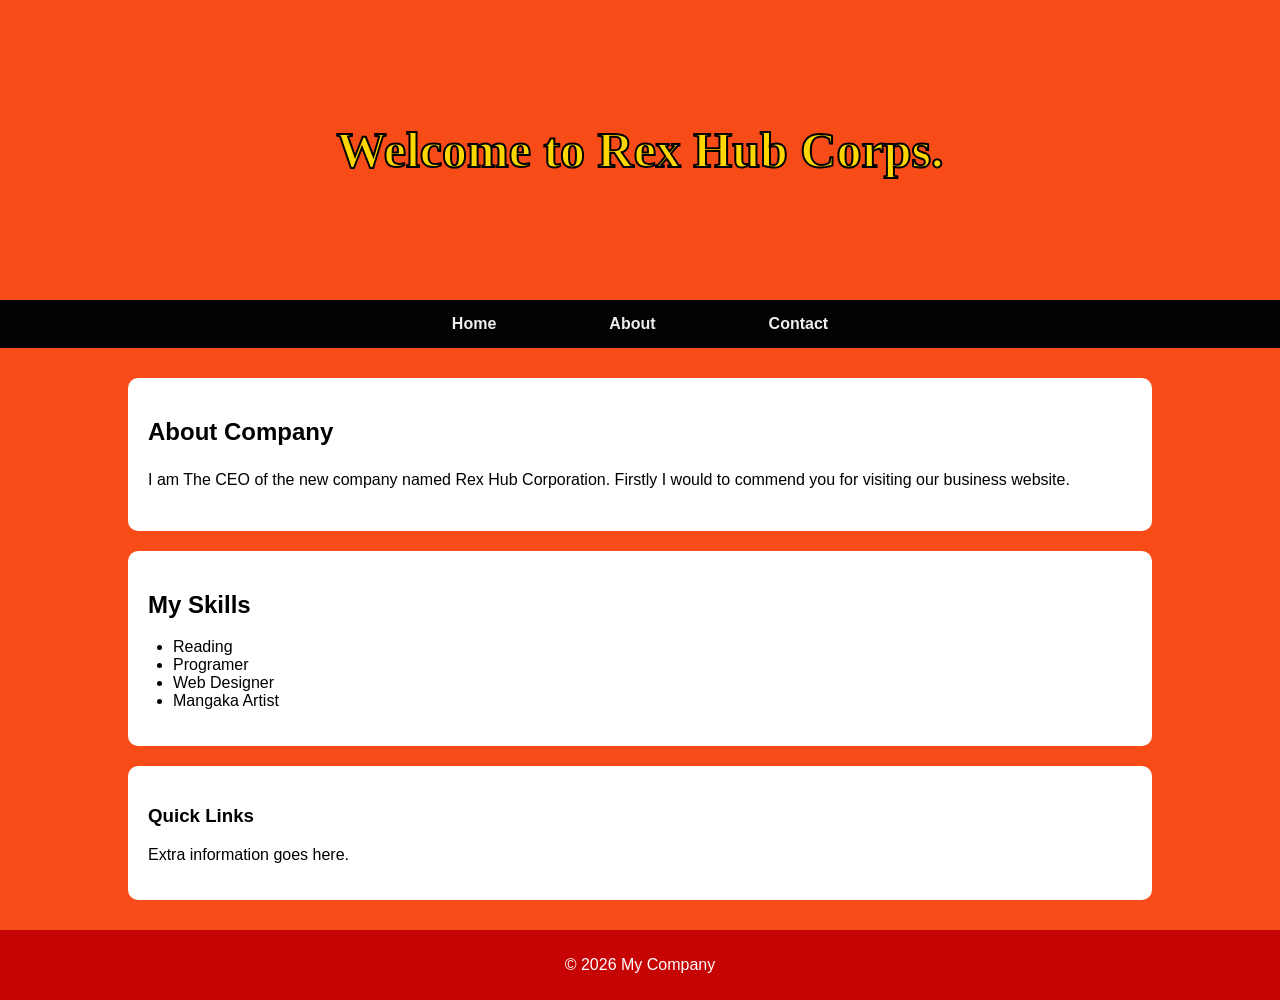
==== index.html @ 18bb64b7 "initial commit" ====
<!DOCTYPE html>
<html lang="en">

<head>
    <!-- Information about the webpage -->
    
    <meta charset="UTF-8">
    <!-- Supports most languages and special characters -->

    <meta name="viewport" content="width=device-width, initial-scale=1.0">
    <!-- Makes the page responsive on phones and tablets -->

    <title>My First Webpage</title>
    <!-- Text shown on the browser tab -->

    <link rel="stylesheet" href="css/style.css">
    <!-- Connects an external CSS file -->

</head>

<body>

    <!-- Header Section -->
    <header>

    <video autoplay muted loop class="header-video">
        <source src="assets/rexhipolito.mp4" type="video/mp4">
    </video>

    <div class="header-text">
        <h1>Welcome to Rex Hub Corps.</h1>
       
    </div>

</header>

    <!-- Navigation Menu -->
    <nav>
        <a class="nav-a-1" href="#">Home</a> |
        <a class="nav-a-2" href="#">About</a> |
        <a class="nav-a-3" href="#">Contact</a>
    </nav>

    <!-- Main Content -->
    <main>

        <!-- A section of content -->
        <section>
            <h2>About Company</h2>
            <p>I am The CEO of the new company named Rex Hub Corporation.
                 Firstly I would to commend you for visiting our business website.
                
            </p>
        </section>

        <!-- Another section -->
        <section>
            <h2>My Skills</h2>
            <ul>
                <li>Reading</li>
                <li>Programer</li>
                <li>Web Designer</li>
                <li>Mangaka Artist</li>
                
            </ul>
        </section>

        <!-- Sidebar (optional) -->
        <aside>
            <h3>Quick Links</h3>
            <p>Extra information goes here.</p>
        </aside>

    </main>

    <!-- Footer -->
    <footer>
        <p>&copy; 2026 My Company</p>
    </footer>

    <!-- Connects JavaScript -->
    <script src="js/script.js"></script>

</body>

</html>
---- css/style.css ----
body{
    background-color: #f84c18;
    font-family: Arial, sans-serif;
    margin: 0;
}

header{
    position:relative;
    height:300px;
    overflow:hidden;

    color:white;
    text-align:center;

    display:flex;
    justify-content:center;
    align-items:center;
}


.header-video{
    position:absolute;

    width:100%;
    height:100%;

    object-fit:cover;
    object-position:center;

    top:0;
    left:0;

    z-index:-1;
}

.header-text h1{
    color: gold;
    font-family: Georgia, serif;
    font-size: 50px;
    font-weight: bold;
    -webkit-text-stroke: 2px black;
}


nav{
    background-color:rgb(2, 2, 2);
    padding:15px;
    text-align:center;
}

nav a{
    color:rgb(238, 238, 241);
    text-decoration:none;
    margin:50px;
    font-weight:bold;
}


main{
    width:80%;
    margin:30px auto;
}

section{
    background:white;
    padding:20px;
    margin-bottom:20px;
    border-radius:10px;
}

section p{
    line-height:1.8;
}

ul{
    padding-left:25px;
}

aside{
    background:white;
    padding:20px;
    border-radius:10px;
}

footer{
    background:#c70404;
    color:white;
    text-align:center;
    padding:10px;
    margin-top:25px;
}

nav a:hover{
    color:goldenrod
}
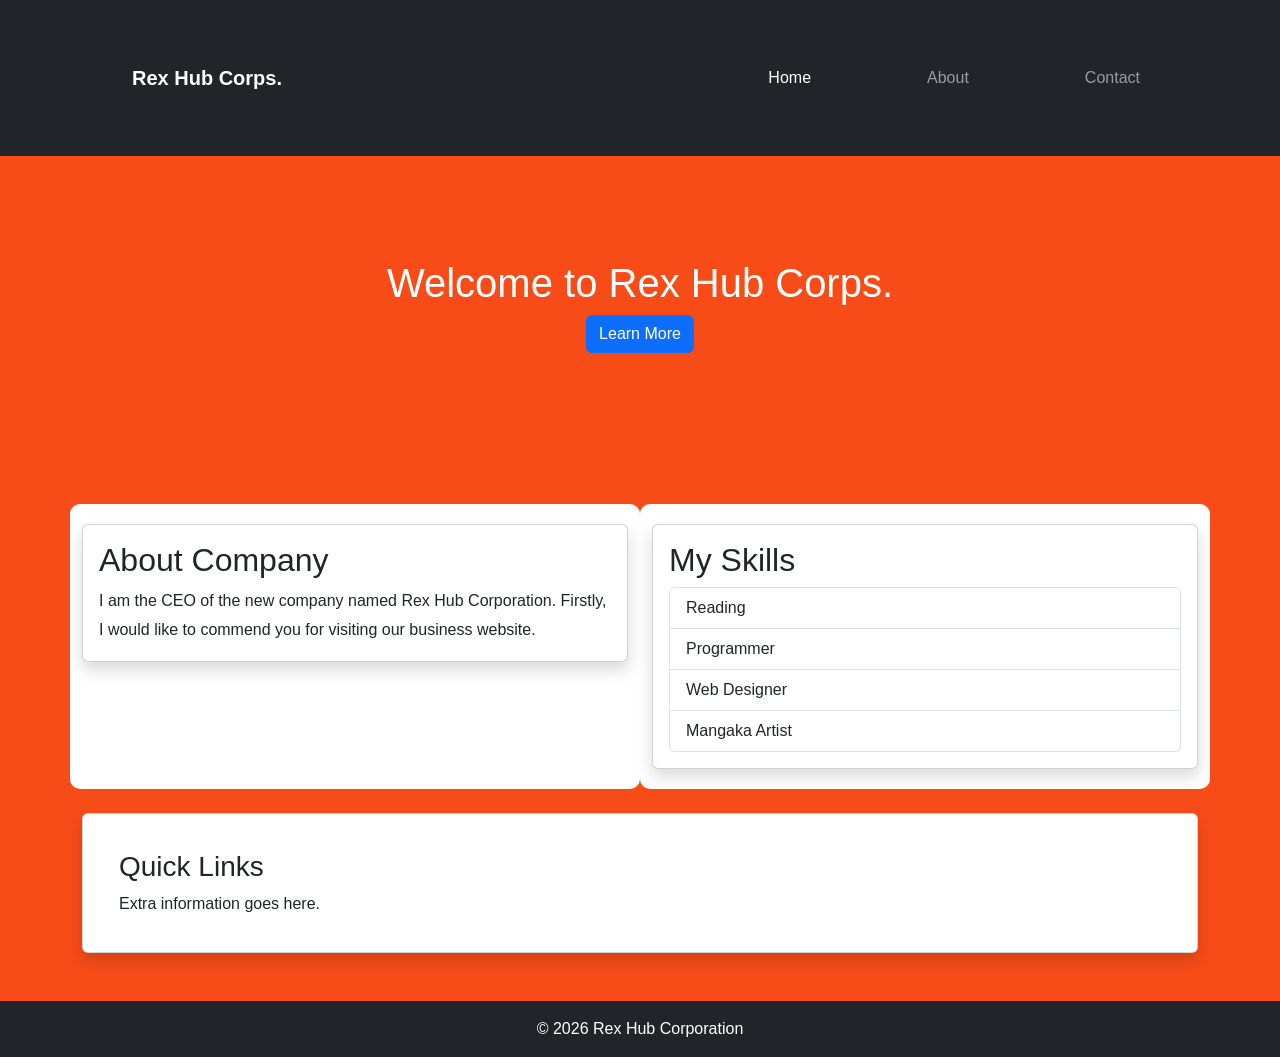
==== commit f6c6da6c: "updating files" ====
--- a/index.html
+++ b/index.html
@@ -2,85 +2,164 @@
 <html lang="en">
 
 <head>
-    <!-- Information about the webpage -->
-    
     <meta charset="UTF-8">
-    <!-- Supports most languages and special characters -->
+    <meta name="viewport" content="width=device-width, initial-scale=1.0">
 
-    <meta name="viewport" content="width=device-width, initial-scale=1.0">
-    <!-- Makes the page responsive on phones and tablets -->
+    <title>Rex Hub Corps.</title>
 
-    <title>My First Webpage</title>
-    <!-- Text shown on the browser tab -->
+    <!-- Bootstrap CSS -->
+    <link href="https://cdn.jsdelivr.net/npm/bootstrap@5.3.8/dist/css/bootstrap.min.css"
+          rel="stylesheet">
 
+    <!-- Your CSS -->
     <link rel="stylesheet" href="css/style.css">
-    <!-- Connects an external CSS file -->
-
 </head>
 
 <body>
 
-    <!-- Header Section -->
-    <header>
+    <!-- NAVIGATION BAR -->
+    <nav class="navbar navbar-expand-lg navbar-dark bg-dark">
+        <div class="container">
 
-    <video autoplay muted loop class="header-video">
-        <source src="assets/rexhipolito.mp4" type="video/mp4">
-    </video>
+            <a class="navbar-brand" href="#">Rex Hub Corps.</a>
 
-    <div class="header-text">
-        <h1>Welcome to Rex Hub Corps.</h1>
-       
-    </div>
+            <button class="navbar-toggler" type="button"
+                data-bs-toggle="collapse"
+                data-bs-target="#navbarMenu">
 
-</header>
+                <span class="navbar-toggler-icon"></span>
 
-    <!-- Navigation Menu -->
-    <nav>
-        <a class="nav-a-1" href="#">Home</a> |
-        <a class="nav-a-2" href="#">About</a> |
-        <a class="nav-a-3" href="#">Contact</a>
+            </button>
+
+            <div class="collapse navbar-collapse" id="navbarMenu">
+                <ul class="navbar-nav ms-auto">
+
+                    <li class="nav-item">
+                        <a class="nav-link active" href="#">Home</a>
+                    </li>
+
+                    <li class="nav-item">
+                        <a class="nav-link" href="#">About</a>
+                    </li>
+
+                    <li class="nav-item">
+                        <a class="nav-link" href="#">Contact</a>
+                    </li>
+
+                </ul>
+            </div>
+
+        </div>
     </nav>
 
-    <!-- Main Content -->
-    <main>
 
-        <!-- A section of content -->
-        <section>
-            <h2>About Company</h2>
-            <p>I am The CEO of the new company named Rex Hub Corporation.
-                 Firstly I would to commend you for visiting our business website.
-                
-            </p>
-        </section>
+    <!-- HEADER WITH VIDEO -->
+    <header class="position-relative">
 
-        <!-- Another section -->
-        <section>
-            <h2>My Skills</h2>
-            <ul>
-                <li>Reading</li>
-                <li>Programer</li>
-                <li>Web Designer</li>
-                <li>Mangaka Artist</li>
-                
-            </ul>
-        </section>
+        <video autoplay muted loop class="w-100">
+            <source src="assets/rexhipolito.mp4" type="video/mp4">
+        </video>
 
-        <!-- Sidebar (optional) -->
-        <aside>
-            <h3>Quick Links</h3>
-            <p>Extra information goes here.</p>
+        <div class="position-absolute top-50 start-50 translate-middle text-center text-white">
+
+            <h1>Welcome to Rex Hub Corps.</h1>
+
+            <button class="btn btn-primary">
+                Learn More
+            </button>
+
+        </div>
+
+    </header>
+
+
+    <!-- MAIN CONTENT -->
+    <main class="container my-5">
+
+        <div class="row">
+
+            <!-- ABOUT COMPANY -->
+            <section class="col-md-6 mb-4">
+
+                <div class="card shadow">
+
+                    <div class="card-body">
+
+                        <h2 class="card-title">About Company</h2>
+
+                        <p class="card-text">
+                            I am the CEO of the new company named Rex Hub
+                            Corporation. Firstly, I would like to commend you
+                            for visiting our business website.
+                        </p>
+
+                    </div>
+
+                </div>
+
+            </section>
+
+
+            <!-- MY SKILLS -->
+            <section class="col-md-6 mb-4">
+
+                <div class="card shadow">
+
+                    <div class="card-body">
+
+                        <h2 class="card-title">My Skills</h2>
+
+                        <ul class="list-group">
+
+                            <li class="list-group-item">Reading</li>
+                            <li class="list-group-item">Programmer</li>
+                            <li class="list-group-item">Web Designer</li>
+                            <li class="list-group-item">Mangaka Artist</li>
+
+                        </ul>
+
+                    </div>
+
+                </div>
+
+            </section>
+
+        </div>
+
+
+        <!-- QUICK LINKS -->
+        <aside class="card shadow">
+
+            <div class="card-body">
+
+                <h3 class="card-title">Quick Links</h3>
+
+                <p class="card-text">
+                    Extra information goes here.
+                </p>
+
+            </div>
+
         </aside>
 
     </main>
 
-    <!-- Footer -->
-    <footer>
-        <p>&copy; 2026 My Company</p>
+
+    <!-- FOOTER -->
+    <footer class="bg-dark text-white text-center p-3">
+
+        <p class="mb-0">
+            &copy; 2026 Rex Hub Corporation
+        </p>
+
     </footer>
 
-    <!-- Connects JavaScript -->
+
+    <!-- Bootstrap JavaScript -->
+    <script src="https://cdn.jsdelivr.net/npm/bootstrap@5.3.8/dist/js/bootstrap.bundle.min.js"></script>
+
+    <!-- Your JavaScript -->
     <script src="js/script.js"></script>
 
 </body>
-
 </html>
--- a/css/style.css
+++ b/css/style.css
@@ -92,4 +92,5 @@
 
 nav a:hover{
     color:goldenrod
-}+}
+
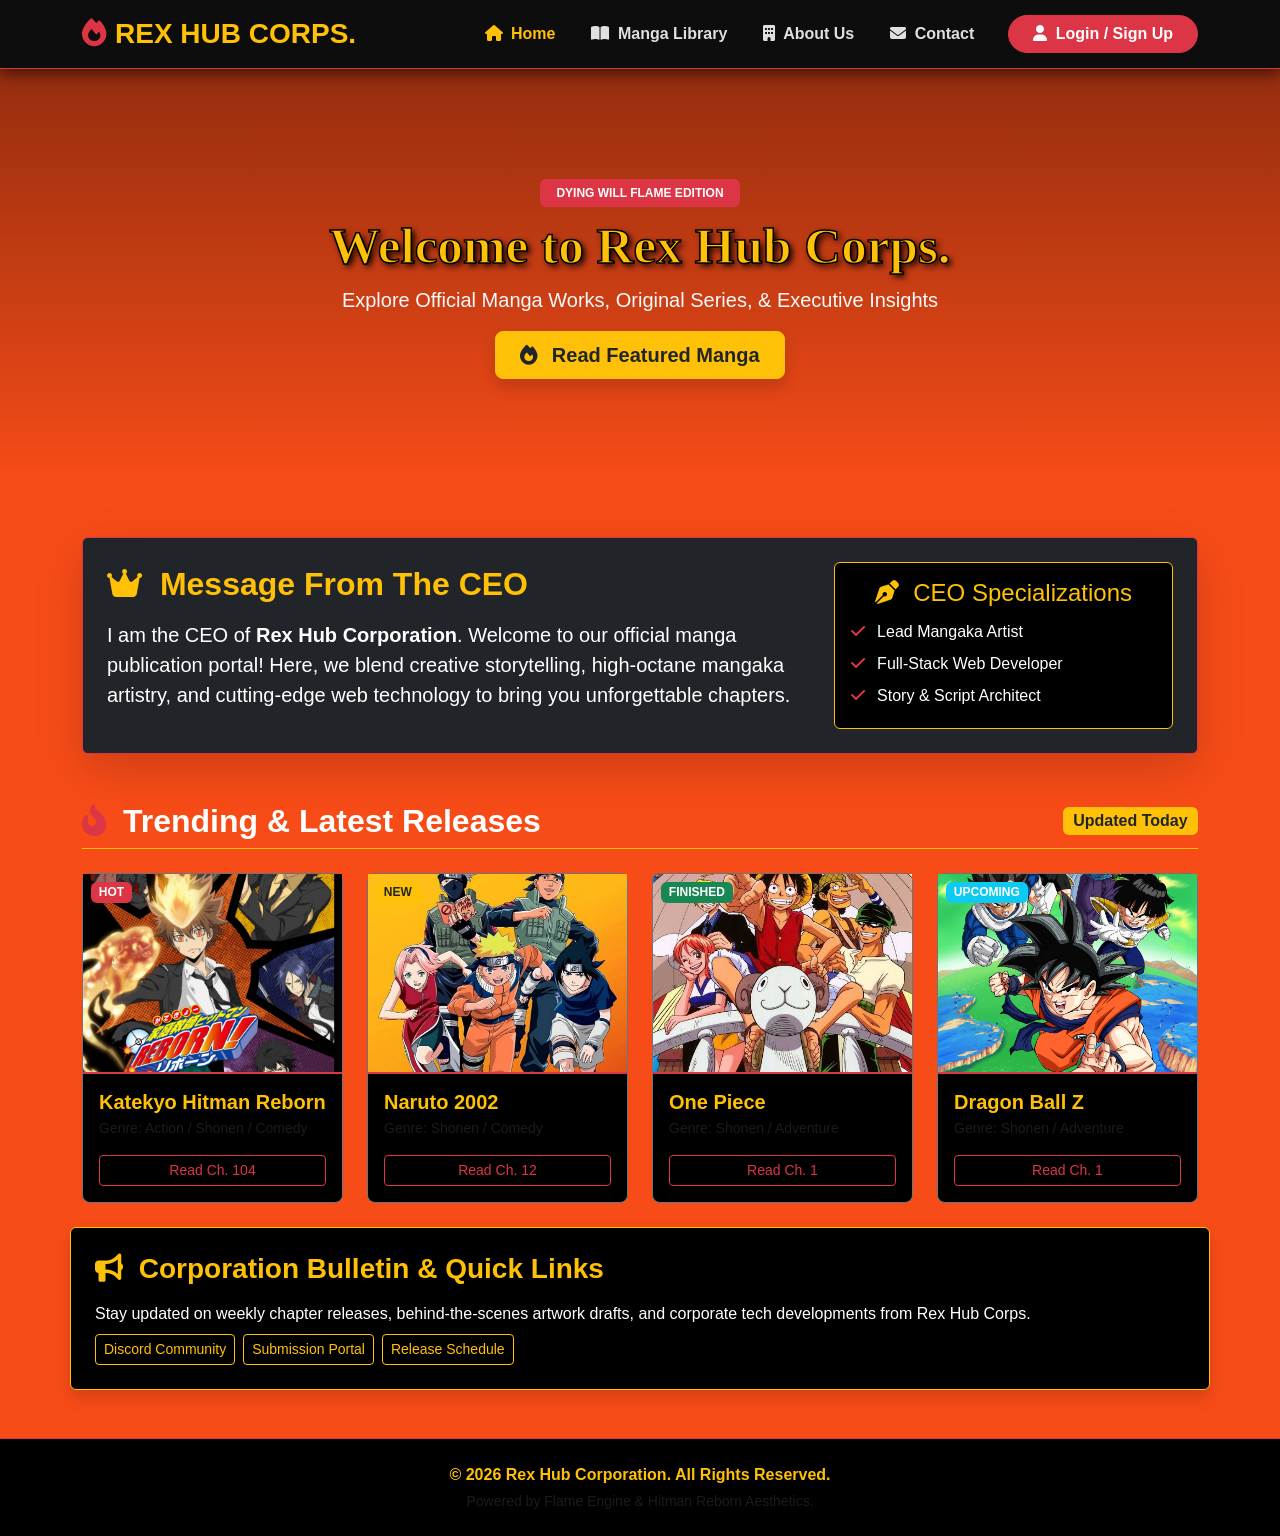
==== commit 80f902d2: "Added contact.html and updated manga layout" ====
--- a/index.html
+++ b/index.html
@@ -5,11 +5,12 @@
     <meta charset="UTF-8">
     <meta name="viewport" content="width=device-width, initial-scale=1.0">
 
-    <title>Rex Hub Corps.</title>
+    <title>Rex Hub Corps. | Manga & Publishing Hub</title>
 
     <!-- Bootstrap CSS -->
-    <link href="https://cdn.jsdelivr.net/npm/bootstrap@5.3.8/dist/css/bootstrap.min.css"
-          rel="stylesheet">
+    <link href="https://cdn.jsdelivr.net/npm/bootstrap@5.3.2/dist/css/bootstrap.min.css" rel="stylesheet">
+    <!-- FontAwesome for Anime Icons -->
+    <link rel="stylesheet" href="https://cdnjs.cloudflare.com/ajax/libs/font-awesome/6.4.0/css/all.min.css">
 
     <!-- Your CSS -->
     <link rel="stylesheet" href="css/style.css">
@@ -18,32 +19,40 @@
 <body>
 
     <!-- NAVIGATION BAR -->
-    <nav class="navbar navbar-expand-lg navbar-dark bg-dark">
+    <nav class="navbar navbar-expand-lg navbar-dark bg-black sticky-top border-bottom border-danger">
         <div class="container">
 
-            <a class="navbar-brand" href="#">Rex Hub Corps.</a>
-
-            <button class="navbar-toggler" type="button"
-                data-bs-toggle="collapse"
-                data-bs-target="#navbarMenu">
-
+            <a class="navbar-brand fw-bold text-uppercase fs-3 tracking-wider text-warning" href="#">
+                <i class="fa-solid fa-fire me-2 text-danger"></i>Rex Hub Corps.
+            </a>
+
+            <button class="navbar-toggler border-0" type="button" data-bs-toggle="collapse" data-bs-target="#navbarMenu">
                 <span class="navbar-toggler-icon"></span>
-
             </button>
 
             <div class="collapse navbar-collapse" id="navbarMenu">
-                <ul class="navbar-nav ms-auto">
-
-                    <li class="nav-item">
-                        <a class="nav-link active" href="#">Home</a>
-                    </li>
-
-                    <li class="nav-item">
-                        <a class="nav-link" href="#">About</a>
-                    </li>
-
-                    <li class="nav-item">
-                        <a class="nav-link" href="#">Contact</a>
+                <ul class="navbar-nav ms-auto align-items-center">
+
+                    <li class="nav-item">
+                        <a class="nav-link active" href="#"><i class="fa-solid fa-house me-1"></i> Home</a>
+                    </li>
+
+                    <li class="nav-item">
+                        <a class="nav-link" href="#"><i class="fa-solid fa-book-open me-1"></i> Manga Library</a>
+                    </li>
+
+                    <li class="nav-item">
+                        <a class="nav-link" href="#"><i class="fa-solid fa-building me-1"></i> About Us</a>
+                    </li>
+
+                    <li class="nav-item">
+    <a class="nav-link" href="contact.html"><i class="fa-solid fa-envelope me-1"></i> Contact</a>
+</li>
+
+                    <li class="nav-item ms-lg-3 mt-2 mt-lg-0">
+                        <button class="btn btn-danger px-4 rounded-pill fw-bold" data-bs-toggle="modal" data-bs-target="#loginModal">
+                            <i class="fa-solid fa-user me-1"></i> Login / Sign Up
+                        </button>
                     </li>
 
                 </ul>
@@ -54,20 +63,21 @@
 
 
     <!-- HEADER WITH VIDEO -->
-    <header class="position-relative">
-
-        <video autoplay muted loop class="w-100">
+    <header class="header">
+
+        <video autoplay muted loop class="header-video">
             <source src="assets/rexhipolito.mp4" type="video/mp4">
         </video>
 
-        <div class="position-absolute top-50 start-50 translate-middle text-center text-white">
-
+        <div class="header-overlay"></div>
+
+        <div class="header-text container">
+            <span class="badge bg-danger mb-2 px-3 py-2 text-uppercase tracking-widest">Dying Will Flame Edition</span>
             <h1>Welcome to Rex Hub Corps.</h1>
-
-            <button class="btn btn-primary">
-                Learn More
-            </button>
-
+            <p class="lead text-light">Explore Official Manga Works, Original Series, & Executive Insights</p>
+            <a href="#manga-section" class="btn btn-lg btn-warning fw-bold text-dark px-4 shadow">
+                <i class="fa-solid fa-fire me-2"></i> Read Featured Manga
+            </a>
         </div>
 
     </header>
@@ -76,90 +86,174 @@
     <!-- MAIN CONTENT -->
     <main class="container my-5">
 
-        <div class="row">
-
-            <!-- ABOUT COMPANY -->
-            <section class="col-md-6 mb-4">
-
-                <div class="card shadow">
-
-                    <div class="card-body">
-
-                        <h2 class="card-title">About Company</h2>
-
-                        <p class="card-text">
-                            I am the CEO of the new company named Rex Hub
-                            Corporation. Firstly, I would like to commend you
-                            for visiting our business website.
-                        </p>
-
+        <!-- COMPANY BRIEF & CEO PROFILE -->
+        <section class="p-4 mb-5 border border-danger rounded shadow-lg bg-dark text-white">
+            <div class="row align-items-center">
+                <div class="col-lg-8">
+                    <h2 class="text-warning fw-bold mb-3"><i class="fa-solid fa-crown me-2"></i> Message From The CEO</h2>
+                    <p class="fs-5 leading-relaxed">
+                        I am the CEO of <strong>Rex Hub Corporation</strong>. Welcome to our official manga publication portal! Here, we blend creative storytelling, high-octane mangaka artistry, and cutting-edge web technology to bring you unforgettable chapters.
+                    </p>
+                </div>
+                <div class="col-lg-4 text-center mt-3 mt-lg-0">
+                    <div class="card bg-black border-warning text-white p-3">
+                        <h4 class="text-warning mb-2"><i class="fa-solid fa-pen-nib me-2"></i> CEO Specializations</h4>
+                        <ul class="list-unstyled text-start mb-0">
+                            <li class="py-1"><i class="fa-solid fa-check text-danger me-2"></i> Lead Mangaka Artist</li>
+                            <li class="py-1"><i class="fa-solid fa-check text-danger me-2"></i> Full-Stack Web Developer</li>
+                            <li class="py-1"><i class="fa-solid fa-check text-danger me-2"></i> Story & Script Architect</li>
+                        </ul>
                     </div>
-
-                </div>
-
-            </section>
-
-
-            <!-- MY SKILLS -->
-            <section class="col-md-6 mb-4">
-
-                <div class="card shadow">
-
-                    <div class="card-body">
-
-                        <h2 class="card-title">My Skills</h2>
-
-                        <ul class="list-group">
-
-                            <li class="list-group-item">Reading</li>
-                            <li class="list-group-item">Programmer</li>
-                            <li class="list-group-item">Web Designer</li>
-                            <li class="list-group-item">Mangaka Artist</li>
-
-                        </ul>
-
+                </div>
+            </div>
+        </section>
+
+
+        <!-- MANGA RELEASE GRID SECTION -->
+        <div id="manga-section" class="mb-5">
+            <div class="d-flex justify-content-between align-items-center mb-4 border-bottom border-warning pb-2">
+                <h2 class="text-white fw-bold m-0"><i class="fa-solid fa-fire-flame-curved me-2 text-danger"></i> Trending & Latest Releases</h2>
+                <span class="badge bg-warning text-dark fs-6">Updated Today</span>
+            </div>
+
+            <div class="row g-4">
+
+                <!-- Manga Card 1 -->
+                <div class="col-6 col-md-4 col-lg-3">
+                    <div class="card manga-card border-secondary bg-black text-white h-100">
+                        <div class="manga-cover-wrapper position-relative overflow-hidden">
+                            <span class="badge bg-danger position-absolute top-0 start-0 m-2 z-2">HOT</span>
+                            
+                            <img src="images/hitmanreborn.png" class="w-100 h-100 object-fit-cover" alt="Vongola Legacy Cover">
+                        </div>
+                        <div class="card-body d-flex flex-column justify-content-between">
+                            <div>
+                                <h5 class="card-title text-warning fw-bold mb-1">Katekyo Hitman Reborn</h5>
+                                <p class="small text-muted mb-2">Genre: Action / Shonen / Comedy</p>
+                            </div>
+                            <a href="#" class="btn btn-sm btn-outline-danger w-100 mt-2">Read Ch. 104</a>
+                        </div>
                     </div>
-
-                </div>
-
-            </section>
-
-        </div>
-
-
-        <!-- QUICK LINKS -->
-        <aside class="card shadow">
-
-            <div class="card-body">
-
-                <h3 class="card-title">Quick Links</h3>
-
-                <p class="card-text">
-                    Extra information goes here.
-                </p>
-
-            </div>
-
+                </div>
+
+<!-- Manga Card 2 -->
+<div class="col-6 col-md-4 col-lg-3">
+    <div class="card manga-card border-secondary bg-black text-white h-100">
+        <div class="manga-cover-wrapper position-relative overflow-hidden">
+            <span class="badge bg-warning text-dark position-absolute top-0 start-0 m-2 z-2">NEW</span>
+            
+        
+            <img src="images/naruto.jpg" class="w-100 h-100 object-fit-cover" alt="Naruto 2002">
+            
+        </div>
+        <div class="card-body d-flex flex-column justify-content-between">
+            <div>
+                <h5 class="card-title text-warning fw-bold mb-1">Naruto 2002</h5>
+                <p class="small text-muted mb-2">Genre: Shonen / Comedy</p>
+            </div>
+            <a href="#" class="btn btn-sm btn-outline-danger w-100 mt-2">Read Ch. 12</a>
+        </div>
+    </div>
+</div>
+
+                <!-- Manga Card 3 -->
+                <div class="col-6 col-md-4 col-lg-3">
+    <div class="card manga-card border-secondary bg-black text-white h-100">
+        <div class="manga-cover-wrapper position-relative overflow-hidden">
+            <span class="badge bg-success position-absolute top-0 start-0 m-2 z-2">FINISHED</span>
+            
+            <!-- REPLACED PLACEHOLDER WITH IMAGE TAG BELOW -->
+            <img src="images/luffy.jpg" class="w-100 h-100 object-fit-cover" alt="One Piece">
+            
+        </div>
+        <div class="card-body d-flex flex-column justify-content-between">
+            <div>
+                <h5 class="card-title text-warning fw-bold mb-1">One Piece</h5>
+                <p class="small text-muted mb-2">Genre: Shonen / Adventure</p>
+            </div>
+            <a href="#" class="btn btn-sm btn-outline-danger w-100 mt-2">Read Ch. 1</a>
+        </div>
+    </div>
+</div>
+
+                <!-- Manga Card 4 -->
+                <div class="col-6 col-md-4 col-lg-3">
+    <div class="card manga-card border-secondary bg-black text-white h-100">
+        <div class="manga-cover-wrapper position-relative overflow-hidden">
+            <span class="badge bg-info position-absolute top-0 start-0 m-2 z-2">UPCOMING</span>
+            
+            <!-- REPLACED PLACEHOLDER WITH IMAGE TAG BELOW -->
+            <img src="images/dragonball.png" class="w-100 h-100 object-fit-cover" alt="Dragon Ball Z">
+            
+        </div>
+        <div class="card-body d-flex flex-column justify-content-between">
+            <div>
+                <h5 class="card-title text-warning fw-bold mb-1">Dragon Ball Z</h5>
+                <p class="small text-muted mb-2">Genre: Shonen / Adventure</p>
+            </div>
+            <a href="#" class="btn btn-sm btn-outline-danger w-100 mt-2">Read Ch. 1</a>
+        </div>
+    </div>
+</div>
+
+        <!-- QUICK LINKS / ANNOUNCEMENTS -->
+        <aside class="bg-black text-white p-4 rounded border border-warning shadow">
+            <h3 class="text-warning fw-bold mb-3"><i class="fa-solid fa-bullhorn me-2"></i> Corporation Bulletin & Quick Links</h3>
+            <p class="mb-2">
+                Stay updated on weekly chapter releases, behind-the-scenes artwork drafts, and corporate tech developments from Rex Hub Corps.
+            </p>
+            <div class="d-flex gap-2 flex-wrap">
+                <a href="#" class="btn btn-sm btn-outline-warning">Discord Community</a>
+                <a href="#" class="btn btn-sm btn-outline-warning">Submission Portal</a>
+                <a href="#" class="btn btn-sm btn-outline-warning">Release Schedule</a>
+            </div>
         </aside>
 
     </main>
 
 
+    <!-- LOGIN / REGISTER MODAL -->
+    <div class="modal fade" id="loginModal" tabindex="-1" aria-hidden="true">
+        <div class="modal-dialog modal-dialog-centered">
+            <div class="modal-content bg-dark text-white border-danger">
+                <div class="modal-header border-danger">
+                    <h5 class="modal-title text-warning fw-bold"><i class="fa-solid fa-user-shield me-2"></i> Rex Hub Account</h5>
+                    <button type="button" class="btn-close btn-close-white" data-bs-dismiss="modal" aria-label="Close"></button>
+                </div>
+                <div class="modal-body">
+                    <form>
+                        <div class="mb-3">
+                            <label class="form-label">Email or Username</label>
+                            <input type="text" class="form-control bg-black text-white border-secondary" placeholder="Enter username">
+                        </div>
+                        <div class="mb-3">
+                            <label class="form-label">Password</label>
+                            <input type="password" class="form-control bg-black text-white border-secondary" placeholder="Enter password">
+                        </div>
+                        <button type="submit" class="btn btn-danger w-100 fw-bold">Login to Read</button>
+                    </form>
+                </div>
+                <div class="modal-footer border-secondary justify-content-center">
+                    <small class="text-muted">Don't have an account? <a href="#" class="text-warning">Register Now</a></small>
+                </div>
+            </div>
+        </div>
+    </div>
+
+
     <!-- FOOTER -->
-    <footer class="bg-dark text-white text-center p-3">
-
-        <p class="mb-0">
-            &copy; 2026 Rex Hub Corporation
-        </p>
-
+    <footer class="bg-black text-white border-top border-danger text-center p-4">
+        <p class="mb-1 text-warning fw-bold">&copy; 2026 Rex Hub Corporation. All Rights Reserved.</p>
+        <p class="small text-muted mb-0">Powered by Flame Engine & Hitman Reborn Aesthetics.</p>
     </footer>
 
 
     <!-- Bootstrap JavaScript -->
-    <script src="https://cdn.jsdelivr.net/npm/bootstrap@5.3.8/dist/js/bootstrap.bundle.min.js"></script>
+    <script src="https://cdn.jsdelivr.net/npm/bootstrap@5.3.2/dist/js/bootstrap.bundle.min.js"></script>
 
     <!-- Your JavaScript -->
     <script src="js/script.js"></script>
 
 </body>
+
 </html>
--- a/css/style.css
+++ b/css/style.css
@@ -1,96 +1,98 @@
-body{
-    background-color: #f84c18;
-    font-family: Arial, sans-serif;
+/* GLOBAL STYLES */
+body {
+    background-color: #f84c18; /* Main Fiery Orange Background */
+    font-family: 'Segoe UI', Tahoma, Geneva, Verdana, sans-serif;
     margin: 0;
+    color: #ffffff;
 }
 
-header{
-    position:relative;
-    height:300px;
-    overflow:hidden;
-
-    color:white;
-    text-align:center;
-
-    display:flex;
-    justify-content:center;
-    align-items:center;
+/* NAVBAR */
+nav.navbar {
+    background-color: #0d0d0d !important;
+    box-shadow: 0 4px 15px rgba(0, 0, 0, 0.6);
 }
 
-
-.header-video{
-    position:absolute;
-
-    width:100%;
-    height:100%;
-
-    object-fit:cover;
-    object-position:center;
-
-    top:0;
-    left:0;
-
-    z-index:-1;
+nav a.nav-link {
+    color: #e0e0e0 !important;
+    font-weight: 600;
+    margin: 0 10px;
+    transition: color 0.3s ease;
 }
 
-.header-text h1{
-    color: gold;
-    font-family: Georgia, serif;
-    font-size: 50px;
-    font-weight: bold;
-    -webkit-text-stroke: 2px black;
+nav a.nav-link:hover,
+nav a.nav-link.active {
+    color: #ffc107 !important; /* Gold Highlight */
 }
 
-
-nav{
-    background-color:rgb(2, 2, 2);
-    padding:15px;
-    text-align:center;
+/* HEADER & HERO VIDEO */
+header.header {
+    position: relative;
+    height: 420px;
+    overflow: hidden;
+    display: flex;
+    justify-content: center;
+    align-items: center;
+    text-align: center;
 }
 
-nav a{
-    color:rgb(238, 238, 241);
-    text-decoration:none;
-    margin:50px;
-    font-weight:bold;
+.header-video {
+    position: absolute;
+    width: 100%;
+    height: 100%;
+    object-fit: cover;
+    object-position: center;
+    top: 0;
+    left: 0;
+    z-index: 0;
 }
 
-
-main{
-    width:80%;
-    margin:30px auto;
+.header-overlay {
+    position: absolute;
+    top: 0;
+    left: 0;
+    width: 100%;
+    height: 100%;
+    background: linear-gradient(180deg, rgba(0, 0, 0, 0.4) 0%, rgba(248, 76, 24, 0.8) 100%);
+    z-index: 1;
 }
 
-section{
-    background:white;
-    padding:20px;
-    margin-bottom:20px;
-    border-radius:10px;
+.header-text {
+    position: relative;
+    z-index: 2;
 }
 
-section p{
-    line-height:1.8;
+.header-text h1 {
+    color: #ffc107;
+    font-family: 'Georgia', serif;
+    font-size: 3.2rem;
+    font-weight: 900;
+    text-shadow: 3px 3px 6px #000000;
+    -webkit-text-stroke: 1.5px #000000;
 }
 
-ul{
-    padding-left:25px;
+/* MANGA CARDS & SECTIONS */
+.manga-card {
+    transition: transform 0.3s ease, box-shadow 0.3s ease;
+    border-radius: 8px;
 }
 
-aside{
-    background:white;
-    padding:20px;
-    border-radius:10px;
+.manga-card:hover {
+    transform: translateY(-8px);
+    box-shadow: 0 10px 20px rgba(0, 0, 0, 0.8);
 }
 
-footer{
-    background:#c70404;
-    color:white;
-    text-align:center;
-    padding:10px;
-    margin-top:25px;
+.manga-cover-wrapper {
+    height: 200px;
+    background-color: #1a1a1a;
+    border-bottom: 2px solid #dc3545;
 }
 
-nav a:hover{
-    color:goldenrod
+.manga-placeholder {
+    width: 100%;
+    height: 100%;
 }
 
+/* FOOTER */
+footer {
+    background-color: #0a0a0a !important;
+}
